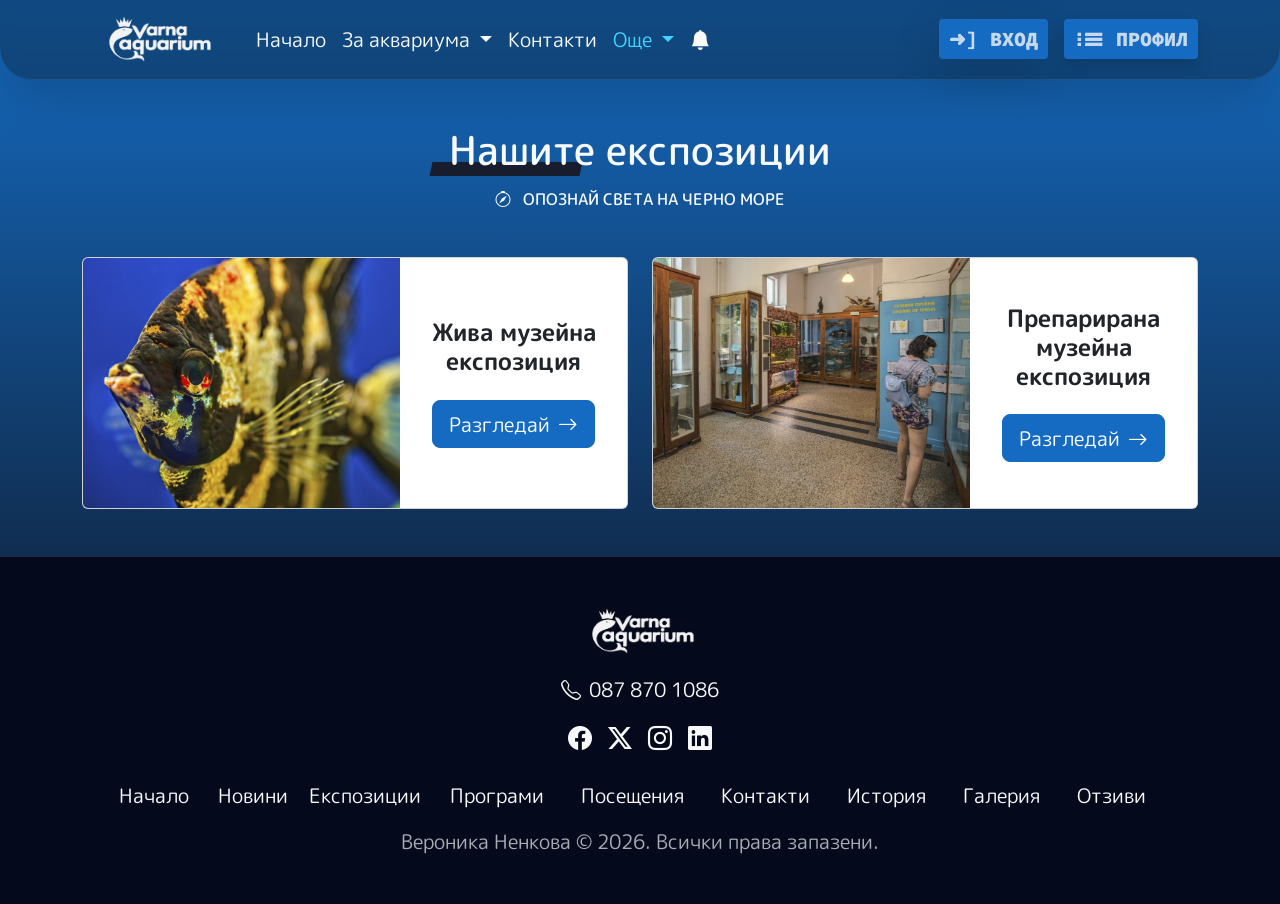
==== expos.html @ bd337d9d "tiny" ====
<!doctype html>
<html lang="en">
  <head>
    <meta charset="utf-8">
    <meta name="viewport" content="width=device-width, initial-scale=1">
    <title>VarnaAquarium – Начало</title>
    <link href="https://cdn.jsdelivr.net/npm/bootstrap@5.3.8/dist/css/bootstrap.min.css" rel="stylesheet" integrity="sha384-sRIl4kxILFvY47J16cr9ZwB07vP4J8+LH7qKQnuqkuIAvNWLzeN8tE5YBujZqJLB" crossorigin="anonymous">
    <link rel="stylesheet" href="https://cdn.jsdelivr.net/npm/bootstrap-icons@1.13.2/font/bootstrap-icons.min.css">
    <link rel="icon" href="images/fish.png" type="image/x-icon">
    <link rel="preconnect" href="https://fonts.googleapis.com">
    <link rel="preconnect" href="https://fonts.gstatic.com" crossorigin>
    <link rel="stylesheet" href="style.css" rel="stylesheet">
    <link href="https://fonts.googleapis.com/css2?family=Bricolage+Grotesque:opsz,wght@12..96,200..800&family=M+PLUS+Rounded+1c&family=Montserrat:ital,wght@0,100..900;1,100..900&display=swap" rel="stylesheet">
  </head>
  <body> 
    <header>
      <!-- Navbar -->
      <nav class="navbar navbar-expand-lg navbar-light fixed-top mask-custom shadow-lg rounded rounded-5 rounded-top-0 px-2 py-3 px-sm-0 py-sm-0">
        <div class="container py-3 py-lg-2">
          <a class="navbar-brand" href="index.html"><img src="images/logo-1.webp" alt="Varna Aquarium" width="150px"></a>
          <button 
            class="navbar-toggler text-light" 
            type="button"  
            data-bs-toggle="collapse"
            data-bs-target="#navbarSupportedContent" 
            aria-controls="navbarSupportedContent" 
            aria-expanded="false"
            aria-label="Toggle navigation">
            <i class="bi bi-three-dots"></i>
          </button>
          <div class="collapse navbar-collapse justify-content-between" id="navbarSupportedContent">
            <ul class="navbar-nav me-auto">
              <li class="nav-item">
                <a class="nav-link text-light fs-5" href="index.html#hero">Начало</a>
              </li>
              <li class="nav-item dropdown">
                <a 
                  class="nav-link dropdown-toggle text-light fs-5" 
                  href="#" 
                  role="button" 
                  data-bs-toggle="dropdown" 
                  aria-expanded="false">
                  За аквариума
                </a>
                <ul class="dropdown-menu dropdown-menu-dark dark-menu dropdown-menu-start mt-0 mt-lg-4 mb-3 mb-lg-0 shadow-lg">
                  <li><a class="dropdown-item fs-5 text-light" href="index.html#about">История</a></li>
                  <li><a class="dropdown-item fs-5 text-light" href="index.html#gallery">Галерия</a></li>
                  <li><a class="dropdown-item fs-5 text-light" href="index.html#reviews">Отзиви</a></li>
                </ul>
              </li>
              <li class="nav-item">
                <a class="nav-link text-light fs-5" href="index.html#contacts">Контакти</a>
              </li>
              <li class="nav-item dropdown">
                <a 
                  class="nav-link dropdown-toggle text-light fs-5 active-link" 
                  href="#" 
                  role="button" 
                  data-bs-toggle="dropdown" 
                  aria-expanded="false">
                  Още
                </a>
                <ul class="dropdown-menu dropdown-menu-dark dark-menu dropdown-menu-start mt-0 mt-lg-4 mb-3 mb-lg-0 shadow-lg">
                  <li><a class="dropdown-item fs-5 text-light" href="#">Новини</a></li>
                  <li><a class="dropdown-item fs-5 text-light" href="#">Експозиции</a></li>
                  <li><a class="dropdown-item fs-5 text-light" href="#">Програми</a></li>
                  <li><a class="dropdown-item fs-5 text-light" href="#">Посещения</a></li>
                </ul>
              </li>
              <li class="nav-item">
                <a class="nav-link text-light fs-5" href="#" data-bs-toggle="offcanvas" data-bs-target="#offcanvasWithBothOptions" aria-controls="offcanvasWithBothOptions">
                  <i class="bi bi-bell-fill"></i>
                </a>
              </li>
            </ul>
            <div class="d-flex gap-3 mt-3 mt-lg-0">
              <button style="--content: '➜] Вход';"href="https://twitter.com/kamildyrek" class="animated shadow-lg" data-bs-toggle="modal" data-bs-target="#loginModal">
                <div class="left"></div>
                  ➜] Вход
                <div class="right"></div>
              </button>
              <button style="--content: '⫶☰ Профил';"href="https://twitter.com/kamildyrek" class="animated shadow">
                <div class="left"></div>
                  ⫶☰ Профил
                <div class="right"></div>
              </button>
            </div>  
          </div>
        </div>
      </nav>
      <!-- Navbar -->

      <!--Section: Design Block-->
      
      <section class="dark-section">
        <div class="container py-5">
            <div class="text-center my-5">
                <h1 class="text-light mb-2" id="expos-title">
                    Нашите експозиции
                </h1>
                <div class="h6 text-light">
                    <i class="bi bi-compass pe-2"></i>
                    ОПОЗНАЙ СВЕТА НА ЧЕРНО МОРЕ
                </div>
            </div>
            <div class="row g-4">
                <div class="col-md-6">
                    <div class="card h-100 overflow-hidden">
                        <div class="row g-0 h-100">
                            <div class="col-lg-7">
                                <img src="images/bg-left-col.webp"
                                     class="w-100 h-100 object-fit-cover"
                                     alt="Жива музейна експозиция"
                                     style="min-height: 250px;">
                            </div>
                            <div class="col-lg-5 d-flex align-items-center justify-content-center">
                                <div class="card-body text-center">
                                    <h5 class="card-title fw-bold h4">
                                        Жива музейна експозиция
                                    </h5>
                                    <a href="#"
                                       class="btn btn-primary btn-lg mt-3">
                                        Разгледай<i class="bi bi-arrow-right ps-2"></i>
                                    </a>
                                </div>
                            </div>
                        </div>
                    </div>
                </div>
                <div class="col-md-6">
                    <div class="card h-100 overflow-hidden">
                        <div class="row g-0 h-100">
                            <div class="col-lg-7">
                                <img src="images/bg-right-col.webp"
                                     class="w-100 h-100 object-fit-cover"
                                     alt="Препарирана музейна експозиция"
                                     style="min-height: 250px;">
                            </div>
                            <div class="col-lg-5 d-flex align-items-center justify-content-center">
                                <div class="card-body text-center">
                                    <h5 class="card-title fw-bold h4">
                                        Препарирана музейна експозиция
                                    </h5>
                                    <a href="#"
                                       class="btn btn-primary btn-lg mt-3">
                                        Разгледай<i class="bi bi-arrow-right ps-2"></i>
                                    </a>
                                </div>
                            </div>
                        </div>
                    </div>
                </div>
            </div>
        </div>
      </section>

    
    </header>
    <main>
      
    </main>
    <footer class="bg-navy text-light mt-auto py-5" data-bs-theme="dark">
      <div class="container text-center">
        <a class="" href="index.html"><img src="images/logo-1.webp" alt="Varna Aquarium" width="150px"></a>
        <div class="mt-3 fs-5"><i class="bi bi-telephone pe-2"></i>087 870 1086</div>
        <div class="d-flex justify-content-center gap-3 mb-4 fs-4 mt-3">
          <a class="link-light" href="#" aria-label="Facebook"><i class="bi bi-facebook"></i></a>
          <a class="link-light" href="#" aria-label="X (Twitter)"><i class="bi bi-twitter-x"></i></a>
          <a class="link-light" href="#" aria-label="Instagram"><i class="bi bi-instagram"></i></a>
          <a class="link-light" href="#" aria-label="LinkedIn"><i class="bi bi-linkedin"></i></a>
        </div>
        <ul class="list-inline mb-3 fs-5 d-none d-lg-block">
          <li class="list-inline-item"><a class="link-light text-decoration-none" href="index.html#hero">Начало</a></li>
          <li class="list-inline-item mx-3"><a class="link-light text-decoration-none" href="#">Новини</a></li>
          <li class="list-inline-item"><a class="link-light text-decoration-none" href="#">Експозиции</a></li>
          <li class="list-inline-item mx-3"><a class="link-light text-decoration-none" href="#">Програми</a></li>
          <li class="list-inline-item mx-3"><a class="link-light text-decoration-none" href="#">Посещения</a></li>
          <li class="list-inline-item mx-3"><a class="link-light text-decoration-none" href="index.html#contacts">Контакти</a></li>
          <li class="list-inline-item mx-3"><a class="link-light text-decoration-none" href="index.html#about">История</a></li>
          <li class="list-inline-item mx-3"><a class="link-light text-decoration-none" href="index.html#gallery">Галерия</a></li>
          <li class="list-inline-item mx-3"><a class="link-light text-decoration-none" href="index.html#reviews">Отзиви</a></li>
        </ul>
        <div class="row d-lg-none mb-4">
          <div class="col-6 col-sm-4 mb-3"><a class="link-light text-decoration-none" href="index.html#hero">Начало</a></div>
          <div class="col-6 col-sm-4 mb-3"><a class="link-light text-decoration-none" href="#">Новини</a></div>
          <div class="col-6 col-sm-4 mb-3"><a class="link-light text-decoration-none" href="#">Експозиции</a></div>
          <div class="col-6 col-sm-4 mb-3"><a class="link-light text-decoration-none" href="#">Програми</a></div>
          <div class="col-6 col-sm-4 mb-3"><a class="link-light text-decoration-none" href="#">Посещения</a></div>
          <div class="col-6 col-sm-4 mb-3"><a class="link-light text-decoration-none" href="index.html#contacts">Контакти</a></div>
          <div class="col-6 col-sm-4 mb-3"><a class="link-light text-decoration-none" href="index.html#about">История</a></div>
          <div class="col-6 col-sm-4 mb-3"><a class="link-light text-decoration-none" href="index.html#gallery">Галерия</a></div>
          <div class="col-6 col-sm-4"><a class="link-light text-decoration-none" href="index.html#reviews">Отзиви</a></div>
        </div>
        <span class="text-body-secondary fs-5">Вероника Ненкова &copy; 2026. Всички права запазени.</span>
      </div>
    </footer>


    <div class="offcanvas offcanvas-start rounded rounded-5 rounded-start-0" data-bs-scroll="true" tabindex="-1" id="offcanvasWithBothOptions" aria-labelledby="offcanvasWithBothOptionsLabel">
      <div class="offcanvas-header">
        <h5 class="offcanvas-title h3 text-light" id="offcanvasWithBothOptionsLabel"><i class="bi bi-bell-fill pe-2"></i>Моите известия</h5>
        <button type="button" class="btn-close btn-close-white" data-bs-dismiss="offcanvas" aria-label="Close"></button>
      </div>
      <div class="offcanvas-body">
        <div class="card mb-3">
          <div class="card-body fw-semibold">
            Благодарим ти за оставения отзив! Твоето мнение е важно за нас.
          </div>
          <div class="card-footer text-end">
            <small class="fw-semibold">От Администратор, 20.11.2026 г.</small>
          </div>
        </div>
        <div class="card mb-3">
          <div class="card-body fw-semibold">
            Беше извършено влизане във твоя профил от ново устройство. Ако това си бил ти, не е нужно да предприемаш никакви действия.
          </div>
          <div class="card-footer text-end">
            <small class="fw-semibold">От Система, 16.11.2026 г.</small>
          </div>
        </div>
        <div class="card">
          <div class="card-body fw-semibold">
            Добре дошъл на борда на VarnaAquarium! Можеш лесно да преглеждаш историята на своите посещения, наличните си ваучери, както и да ни изпращаш снимки през твоя профил.
          </div>
          <div class="card-footer text-end">
            <small class="fw-semibold">От Система, 14.11.2026 г.</small>
          </div>
        </div>
      </div>
    </div>

    <div class="modal fade" id="loginModal" tabindex="-1">
    <div class="modal-dialog">
      <div class="modal-content fs-5">
        <div class="modal-header grad-modal">
          <h5 class="modal-title text-light fw-bold">Данни за вход</h5>
          <button type="button" class="btn-close btn-close-white" data-bs-dismiss="modal"></button>
        </div>
        <div class="modal-body">
          <form>
            <div class="container">
            <div class="mb-3">
              <label class="form-label">Имейл адрес</label>
              <div class="input-group">
                <input type="email" class="form-control fw-semibold" placeholder="Въведи своя имейл адрес">
                <span class="input-group-text">
                    <i class="bi bi-envelope"></i>
                  </span>
              </div>
            </div>
            <div class="mb-3">
              <label class="form-label">Парола</label>
              <div class="input-group">
                <input type="password" class="form-control fw-semibold" placeholder="Въведи своята парола">
                <span class="input-group-text password-toggle">
                   <i class="bi bi-lock"></i>
                  </span>
              </div>
            </div>
            <div class="form-check">
              <div class="row justify-content-between">
                <div class="col-6">
                  <input type="checkbox" class="form-check-input" id="remember">
                  <label class="form-check-label" for="remember">Запомни ме</label>
                </div>
                <div class="col-6 text-end">
                  <a href="#" class="text-decoration-none">Забравена парола?</a>
                </div>
              </div>
            </div>
            <button type="submit" class="btn btn-primary w-100 fs-5 my-3 fw-bold"><i class="bi bi-box-arrow-in-right pe-2"></i>ВПИШИ СЕ</button>
            <div class="text-center mb-3">
              <span>или влез с</span>
            </div>
            <div class="d-flex gap-2 justify-content-center">
                <button type="button" class="btn btn-outline-primary fw-semibold">
                  <i class="bi bi-google pe-2"></i>Google
                </button>
                <button type="button" class="btn btn-outline-primary fw-semibold">
                  <i class="bi bi-facebook pe-2"></i>Facebook
                </button>
            </div>
            <div class="register-link text-center mt-3">
              Нямаш акаунт? <a href="#" class="text-decoration-none" data-bs-toggle="modal" data-bs-target="#regModal">Регистрирай се сега!</a>
            </div>
          </div>
          </form>
        </div>
      </div>
    </div>
  </div>

  <div class="modal fade" id="regModal" tabindex="-1">
    <div class="modal-dialog">
      <div class="modal-content fs-5">
        <div class="modal-header grad-modal">
          <h5 class="modal-title text-light fw-bold">Регистрация</h5>
          <button type="button" class="btn-close btn-close-white" data-bs-dismiss="modal"></button>
        </div>
        <div class="modal-body">
          <form>
            <div class="container">
            <div class="mb-3">
              <label class="form-label">Имейл адрес</label>
              <div class="input-group">
                <input type="email" class="form-control fw-semibold" placeholder="Въведи своя имейл адрес">
                <span class="input-group-text">
                    <i class="bi bi-envelope"></i>
                  </span>
              </div>
            </div>
            <div class="mb-3">
              <label class="form-label">Парола</label>
              <div class="input-group">
                <input type="password" class="form-control fw-semibold" placeholder="Въведи своята парола">
                <span class="input-group-text password-toggle">
                   <i class="bi bi-lock"></i>
                  </span>
              </div>
            </div>
            <div class="mb-3">
              <label class="form-label">Повтори паролата</label>
              <div class="input-group">
                <input type="password" class="form-control fw-semibold" placeholder="Повтори своята парола">
                <span class="input-group-text password-toggle">
                   <i class="bi bi-shield-lock"></i>
                  </span>
              </div>
            </div>
            <button type="submit" class="btn btn-primary w-100 fs-5 my-3 fw-bold"><i class="bi bi-person-plus pe-2"></i>РЕГИСТРИРАЙ СЕ</button>
            <div class="alert alert-info small fs-6 fw-semibold"><i class="bi bi-exclamation-triangle pe-2"></i>След регистрация ще ти бъде изпратен имейл с линк за потвърждение. Последвай линка и ще имаш пълен достъп до акаунта си!</div>
            <div class="register-link text-center mt-3">
              Вече имаш акаунт? <a href="#" class="text-decoration-none" data-bs-toggle="modal" data-bs-target="#loginModal">Влез сега!</a>
            </div>
          </div>
          </form>
        </div>
      </div>
    </div>
  </div>
    <script src="https://cdn.jsdelivr.net/npm/bootstrap@5.3.8/dist/js/bootstrap.bundle.min.js" integrity="sha384-FKyoEForCGlyvwx9Hj09JcYn3nv7wiPVlz7YYwJrWVcXK/BmnVDxM+D2scQbITxI" crossorigin="anonymous"></script>
    <script>
        const fishes = document.querySelectorAll('.fishes, .fish-extra');

        fishes.forEach((fish, index) => {
            let start = performance.now();

            function swim(time) {
                const elapsed = (time - start) / 1000;
                const speed = index === 0 ? 1 : 1.3;
                const distance = index === 0 ? 8 : 12;

                const x = Math.sin(elapsed * speed) * distance;
                const y = Math.cos(elapsed * speed * 0.7) * 6;
                const rotation = Math.sin(elapsed * speed) * 3;

                fish.style.transform =
                    `translate(${x}px, ${y}px) rotate(${rotation}deg)`;

                requestAnimationFrame(swim);
            }

            requestAnimationFrame(swim);
        });

        document.querySelectorAll('.fish-img').forEach(img => {
          let original = img.src;

          img.addEventListener('mouseenter', (e) => {
            e.target.src = e.target.dataset.img;
          });

          img.addEventListener('mouseleave', (e) => {
            e.target.src = original;
          });
        });

    </script>
  </body>
</html>
---- style.css ----
@import url('https://fonts.googleapis.com/css?family=Source+Code+Pro:200,900');
.navbar-scroll .nav-link,
.navbar-scroll .navbar-toggler-icon,
.navbar-scroll .navbar-brand {
  color: #fff;
}

.navbar-scrolled .nav-link,
.navbar-scrolled .navbar-toggler-icon,
.navbar-scrolled .navbar-brand {
  color: #fff;
}

.navbar-scroll,
.navbar-scrolled {
  background-color: #cbbcb1;
}

.nav-link, .link-light, .link-light {
  transition: 0.3s !important;
}

.nav-link:hover, .link-light:hover, .link-light:hover {
  color: #43d3ff !important;
}

.active-link {
    color: #43d3ff !important
}

.mask-custom {
    background-color: rgba(13, 35, 55, 0.45);
    backdrop-filter: blur(8px);
    -webkit-backdrop-filter: blur(8px);
    border-bottom: 1px solid rgba(255, 255, 255, 0.08);
}
.navbar-brand {
  font-size: 1.75rem;
  letter-spacing: 3px;
}

:root {
  --text-color: hsla(210, 50%, 85%, 1);
  --shadow-color: hsla(210, 40%, 52%, .4);
  --btn-color: hsl(210, 80%, 42%);
  --bg-color: #141218;
}

* {
  box-sizing: border-box;
}

html, body {
  width: 100%;
  min-height: 100%;
  margin: 0;
}

.animated {
  position:relative;
  padding: 5px 10px;  
  border: none;
  background: none;
  cursor: pointer;
  
  font-family: "Source Code Pro";
  font-weight: 900;
  text-transform: uppercase;
  font-size: 20px;  
  color: var(--text-color);
  
  background-color: var(--btn-color);
  box-shadow: var(--shadow-color) 2px 2px 22px;
  border-radius: 4px; 
  z-index: 0;  
  overflow: hidden;   
}

.animated:focus {
  outline-color: transparent;
  box-shadow: var(--btn-color) 2px 2px 22px;
}

.right::after, .animated::after {
  content: var(--content);
  display: block;
  position: absolute;
  white-space: nowrap;
  padding: 35px 30px;
  pointer-events:none;
}

.animated::after{
  font-weight: 200;
  top: -30px;
  left: -20px;
} 

.right, .left {
  position: absolute;
  width: 100%;
  height: 100%;
  top: 0;
}
.right {
  left: 66%;
}
.left {
  right: 66%;
}
.right::after {
  top: -30px;
  left: calc(-66% - 20px);
  
  background-color: var(--bg-color);
  color:transparent;
  transition: transform .4s ease-out;
  transform: translate(0, -90%) rotate(0deg)
}

.animated:hover .right::after {
  transform: translate(0, -47%) rotate(0deg)
}

.animated .right:hover::after {
  transform: translate(0, -50%) rotate(-7deg)
}

.animated .left:hover ~ .right::after {
  transform: translate(0, -50%) rotate(7deg)
}

.animated::before {
  content: '';
  pointer-events: none;
  opacity: .6;
  background:
    radial-gradient(circle at 20% 35%,  transparent 0,  transparent 2px, var(--text-color) 3px, var(--text-color) 4px, transparent 4px),
    radial-gradient(circle at 75% 44%, transparent 0,  transparent 2px, var(--text-color) 3px, var(--text-color) 4px, transparent 4px),
    radial-gradient(circle at 46% 52%, transparent 0, transparent 4px, var(--text-color) 5px, var(--text-color) 6px, transparent 6px);

  width: 100%;
  height: 300%;
  top: 0;
  left: 0;
  position: absolute;
  animation: bubbles 5s linear infinite both;
}

@keyframes bubbles {
  from {
    transform: translate();
  }
  to {
    transform: translate(0, -66.666%);
  }
}

.dark-section {
    background: linear-gradient(
        to bottom,
        #156bc1,
        #102D50
    );
}

.grad-modal {
    background: linear-gradient(
        to right,
        #156bc1,
        #102D50
    );
}

.offcanvas {
    background: linear-gradient(
        to right,
        #156bc1,
        #102D50
    );
}

/*.bg2 {
    background: linear-gradient(
        to bottom,
        #103B46,
        #092D40
    );
}*/

/*.bg2 img {
    border: white solid 2px;
}*/

.dark-menu {
  background-color: rgba(13, 35, 55, 0.85) !important;
}

.transpBtn {
  background-color: rgba(13, 35, 55, 0.45) !important;
}

.dark-menu > .dropdown-item:hover {
  color: black !important;
}

.hero {
  margin-top: 70px;
}
.grad {
    background: radial-gradient(
        ellipse at center,
        rgba(3, 12, 25, 0.9) 0%,
        rgba(3, 12, 25, 0.6) 30%,
        rgba(3, 12, 25, 0.25) 55%,
        rgba(21, 43, 58, 0) 75%
    );
}
.fish-extra {
    max-width: 75%;
    margin-top: -70px;
    margin-left: 10%;
    transform: translateX(-30px);
}
body {
  font-family: "M PLUS Rounded 1c", sans-serif !important;
  font-weight: 400 !important;
  font-style: normal im !important;
}
.new-blue-color {
    color: #156bc1 !important;
    background-color: #f8f9fa;
    border-color: #156bc1 !important;
    transition: all 0.3s ease;
}

.new-blue-color:hover {
    transform: translateY(-3px);
    box-shadow: 0 5px 15px rgba(21, 107, 193, 0.3);
}

.new-blue-color:focus-visible {
    color: #fff !important;
    background-color: #10599f;
    box-shadow: 0 0 0 0.25rem rgba(21, 107, 193, 0.3);
}

.new-blue-color:active {
    transform: translateY(0);
    background-color: #0d4d8b !important;
    border-color: #0d4d8b !important;
}
.btn-primary {
    background-color: #156bc1;
    border-color: #156bc1;
    transition: all 0.3s ease;
}

.btn-primary:hover {
    transform: translateY(-3px);
}

.btn-primary:focus {
    background-color: #10599f;
    border-color: #10599f;
    box-shadow: 0 0 0 0.25rem rgba(21, 107, 193, 0.35);
}

.btn-primary:active,
.btn-primary.active {
    background-color: #0d4d8b !important;
    border-color: #0d4d8b !important;
}

.btn-primary:disabled {
    background-color: #156bc1;
    border-color: #156bc1;
    opacity: 0.65;
}
.more {
  transition: all 0.3s ease;
}
.more:hover {
   transform: translateY(-3px);
   /*text-decoration: underline;*/
}

::-webkit-scrollbar {
    width: 10px;
}

::-webkit-scrollbar-track {
    background: #0D3B6A;
}

::-webkit-scrollbar-thumb {
    background: #278ACB;
    border-radius: 10px;
    border: 2px solid #0D3B6A;
}

::-webkit-scrollbar-thumb:hover {
    background: #50A9DF;
}

html {
    scrollbar-width: thin;
    scrollbar-color: #278ACB #0D3B6A;
}

.bg-navy {
  background-color: #040a1b !important;
}
#about-title, #gallery-title, #reviews-title, #contacts-title, #expos-title {
  padding: 30px 0 8px;
  position: relative;
  isolation: isolate;
}

#about-title::before, #gallery-title::before, #reviews-title::before, #expos-title::before {
  content: "";
  position: absolute;
  left: 38%;
  bottom: 6px;
  width: 150px;
  height: 14px;
  transform: translateX(-50%) skew(-12deg);
  background: #171d2d;
  z-index: -1;
}

#contacts-title::before {
  content: "";
  position: absolute;
  left: 38%;
  bottom: 6px;
  width: 150px;
  height: 14px;
  transform: translateX(-50%) skew(-12deg);
  background: #156bc1;
  z-index: -1;
}

.custom-shadow {
 box-shadow:
    rgba(23, 29, 45, 0.8) 5px 5px,
    rgba(22, 35, 52, 0.65) 10px 10px,
    rgba(20, 42, 58, 0.45) 15px 15px,
    rgba(18, 49, 65, 0.3) 20px 20px,
    rgba(15, 55, 70, 0.15) 25px 25px;
}

#gallery img {
    width: 100%;
    height: 100%;
    object-fit: cover;
}

.border-blue {
    border: solid 3px #156bc1 !important;
}

.blue-badge {
  background-color: #156bc1 !important;
}

.bg-grad2 {
   background: #368e91;
background: linear-gradient(90deg,rgba(54, 142, 145, 1) 0%, rgba(57, 147, 237, 1) 100%);
}

#carouselExample2 .carousel-item {
    padding: 10px 0;
}

#carouselExample2 .card {
    height: auto;
    width: 90%;
    margin: 0 auto;
}

#carouselExample2 .card-body {
    display: flex;
    flex-direction: column;
}

#carouselExample2 .card-text {
    flex-grow: 1;
    overflow-y: auto;
    line-height: 1.6;
}

.carousel-control-prev-icon,
.carousel-control-next-icon {
    background-color: #092B43 !important;
    border-radius: 50%;
    padding: 20px;
    background-size: 60%;
}

#carouselExample {
    position: relative;
    padding: 0 45px;
}

#carouselExample .carousel-control-prev {
    left: -10px;
}

#carouselExample .carousel-control-next {
    right: -10px;
}

/*#carouselExample2 .carousel-control-prev {
    left: -40px;
}

#carouselExample2 .carousel-control-next {
    right: -40px;
}*/

#carouselExample .carousel-control-prev,
#carouselExample .carousel-control-next {
    width: 45px;
}

.img-wrapper {
  position: relative;
  width: 100%;
}

.gallery-image {
  display: block;
  width: 100%;
  height: auto;
}

.overlay {
  position: absolute;
  top: 0;
  bottom: 0;
  left: 0;
  right: 0;
  height: 100%;
  width: 100%;
  opacity: 0;
  transition: .5s ease;
  background-color: #3993ed;
}
.img-wrapper:hover .overlay {
  opacity: 1;
}

.text {
  position: absolute;
  top: 50%;
  left: 50%;
  transform: translate(-50%, -50%);
  -ms-transform: translate(-50%, -50%);
}

.text-small {
  position: absolute;
  top: 60%;
  left: 50%;
  transform: translate(-50%, -50%);
  -ms-transform: translate(-50%, -50%);
}

.text-small2 {
  position: absolute;
  top: 55%;
  left: 50%;
  transform: translate(-50%, -50%);
  -ms-transform: translate(-50%, -50%);
}

.bg-navy1 {
  background-color: #102f53 !important;
}

.map-frame {
    height: 350px;
}

@media (min-width: 992px) {
    .map-frame {
        height: 600px;
    }
}
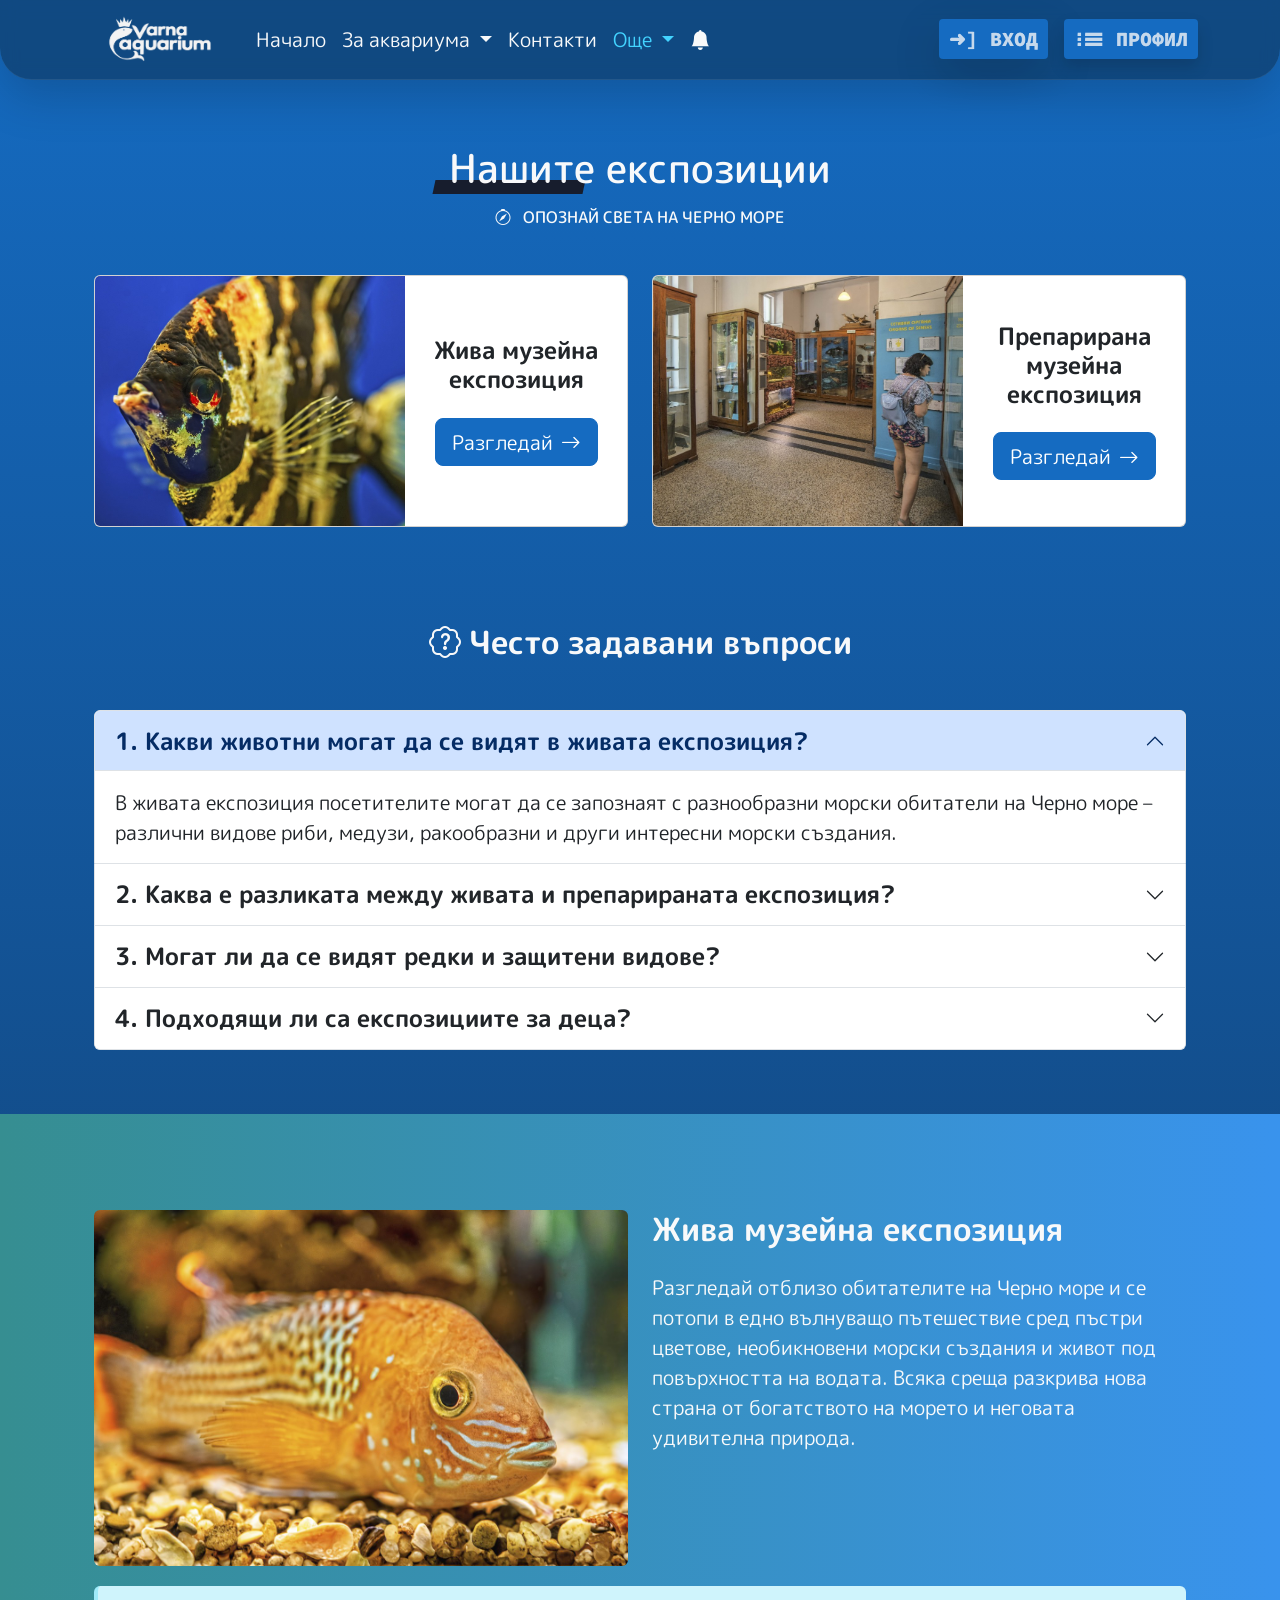
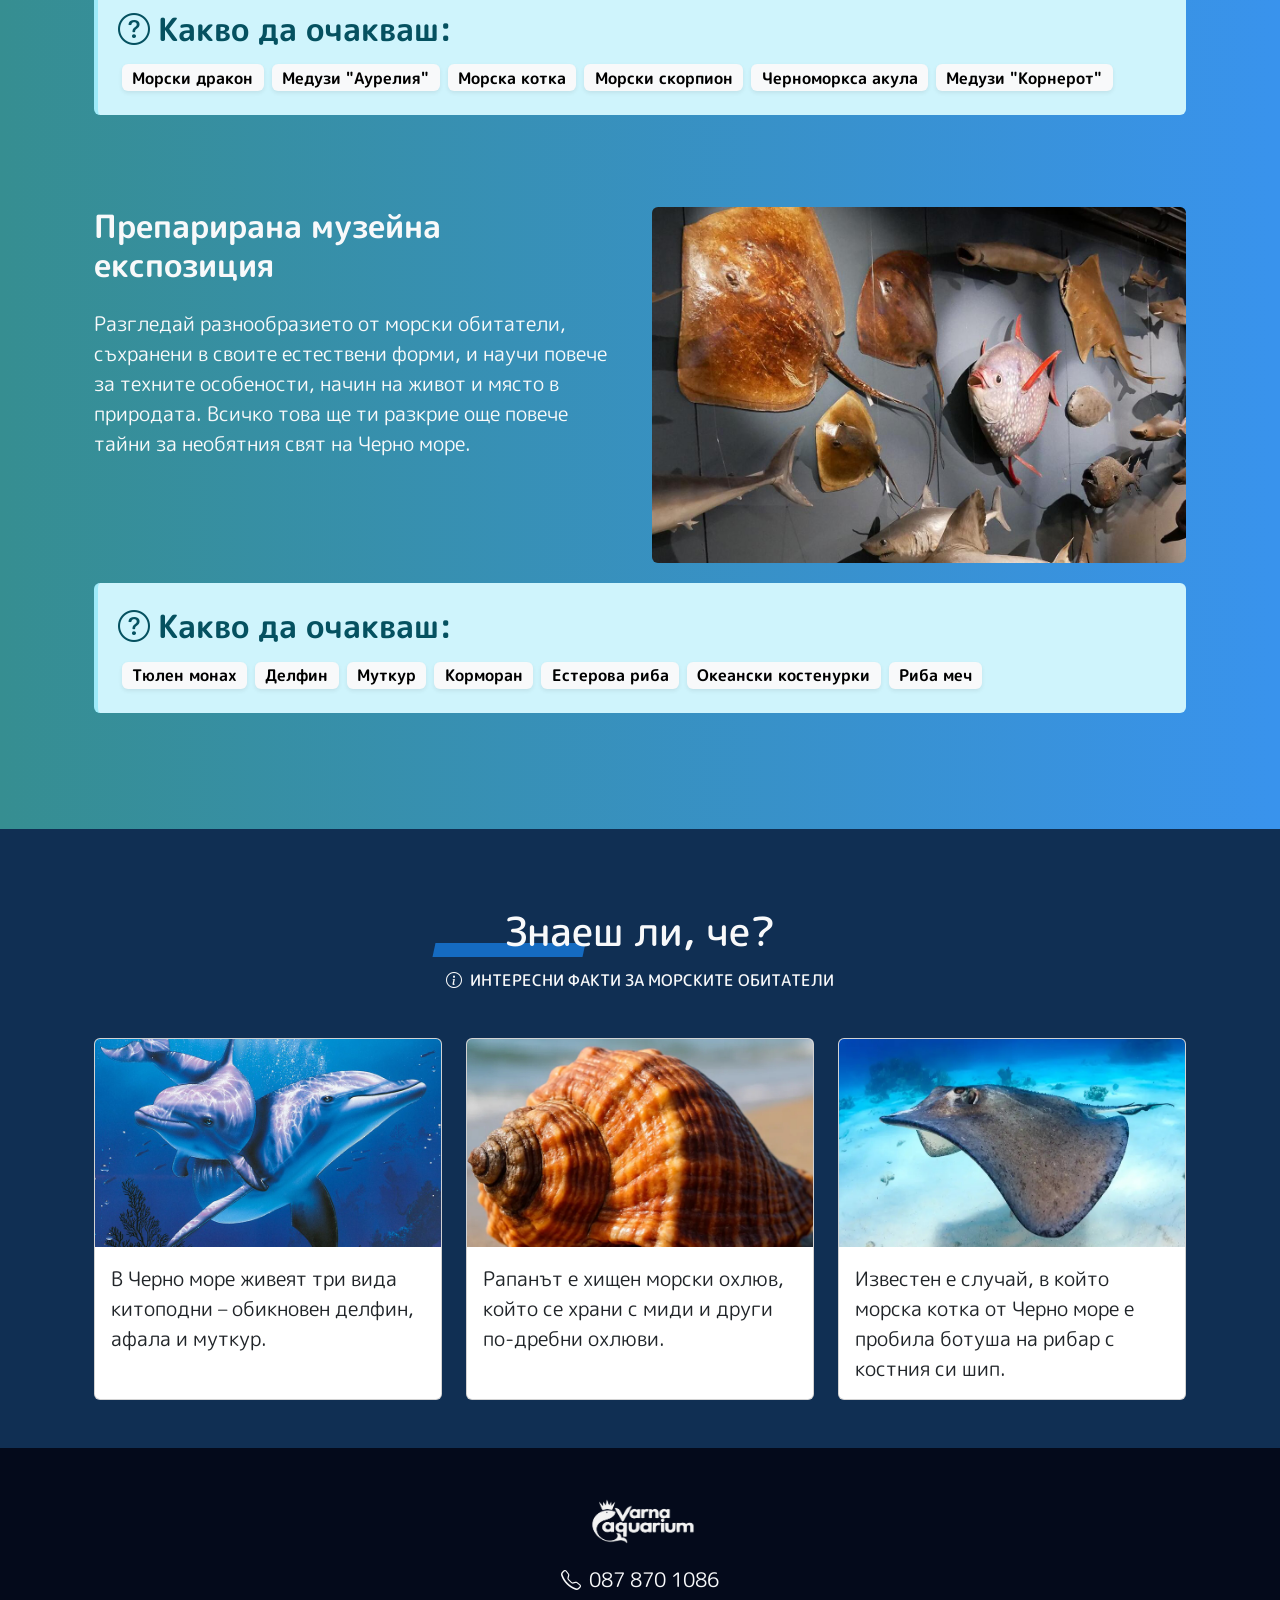
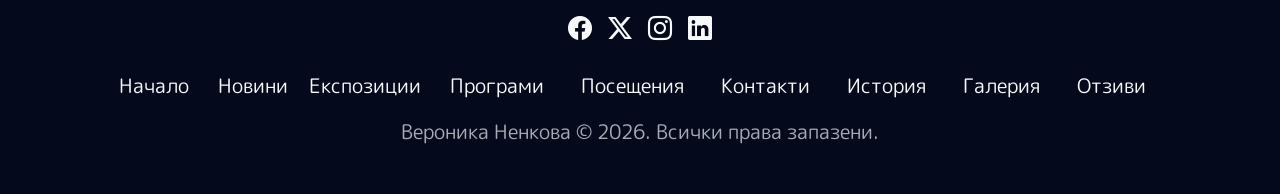
==== commit 63facd37: "update 26.11" ====
--- a/expos.html
+++ b/expos.html
@@ -61,7 +61,7 @@
                   Още
                 </a>
                 <ul class="dropdown-menu dropdown-menu-dark dark-menu dropdown-menu-start mt-0 mt-lg-4 mb-3 mb-lg-0 shadow-lg">
-                  <li><a class="dropdown-item fs-5 text-light" href="#">Новини</a></li>
+                  <li><a class="dropdown-item fs-5 text-light" href="news.html">Новини</a></li>
                   <li><a class="dropdown-item fs-5 text-light" href="#">Експозиции</a></li>
                   <li><a class="dropdown-item fs-5 text-light" href="#">Програми</a></li>
                   <li><a class="dropdown-item fs-5 text-light" href="#">Посещения</a></li>
@@ -89,13 +89,15 @@
         </div>
       </nav>
       <!-- Navbar -->
+    </header>
 
       <!--Section: Design Block-->
       
       <section class="dark-section">
-        <div class="container py-5">
+      <!-- <div class="bg-grad2"> -->
+        <div class="container pt-5 pb-3 px-4">
             <div class="text-center my-5">
-                <h1 class="text-light mb-2" id="expos-title">
+                <h1 class="text-light mb-2 pt-5" id="expos-title">
                     Нашите експозиции
                 </h1>
                 <div class="h6 text-light">
@@ -118,7 +120,7 @@
                                     <h5 class="card-title fw-bold h4">
                                         Жива музейна експозиция
                                     </h5>
-                                    <a href="#"
+                                    <a href="#expo1"
                                        class="btn btn-primary btn-lg mt-3">
                                         Разгледай<i class="bi bi-arrow-right ps-2"></i>
                                     </a>
@@ -141,7 +143,7 @@
                                     <h5 class="card-title fw-bold h4">
                                         Препарирана музейна експозиция
                                     </h5>
-                                    <a href="#"
+                                    <a href="#expo2"
                                        class="btn btn-primary btn-lg mt-3">
                                         Разгледай<i class="bi bi-arrow-right ps-2"></i>
                                     </a>
@@ -151,11 +153,173 @@
                     </div>
                 </div>
             </div>
-        </div>
+            <h2 class="h2 mb-4 fw-bold mt-5 pt-5 pb-4 text-light text-center"><i class="bi bi-patch-question pe-2"></i>Често задавани въпроси</h2>
+            <div class="accordion mt-4 mb-5" id="accordionExample">
+              <div class="accordion-item">
+                <h2 class="accordion-header">
+                  <button class="accordion-button fs-4 fw-semibold" type="button" data-bs-toggle="collapse" data-bs-target="#collapseOne" aria-expanded="true" aria-controls="collapseOne">
+                    1. Какви животни могат да се видят в живата експозиция?
+                  </button>
+                </h2>
+                <div id="collapseOne" class="accordion-collapse collapse show" data-bs-parent="#accordionExample">
+                  <div class="accordion-body fs-5">
+                    В живата експозиция посетителите могат да се запознаят с разнообразни морски обитатели на Черно море – различни видове риби, медузи, ракообразни и други интересни морски създания.
+                  </div>
+                </div>
+              </div>
+              <div class="accordion-item">
+                <h2 class="accordion-header">
+                  <button class="accordion-button collapsed fs-4 fw-semibold" type="button" data-bs-toggle="collapse" data-bs-target="#collapseTwo" aria-expanded="false" aria-controls="collapseTwo">
+                    2. Каква е разликата между живата и препарираната експозиция?
+                  </button>
+                </h2>
+                <div id="collapseTwo" class="accordion-collapse collapse" data-bs-parent="#accordionExample">
+                  <div class="accordion-body fs-5">
+                    Живата експозиция представя морските обитатели в тяхната естествена среда, докато препарираната експозиция позволява да се разгледат отблизо техните външни особености, форма и структура.
+                  </div>
+                </div>
+              </div>
+              <div class="accordion-item">
+                <h2 class="accordion-header">
+                  <button class="accordion-button collapsed fs-4 fw-semibold" type="button" data-bs-toggle="collapse" data-bs-target="#collapseThree" aria-expanded="false" aria-controls="collapseThree">
+                    3. Могат ли да се видят редки и защитени видове?
+                  </button>
+                </h2>
+                <div id="collapseThree" class="accordion-collapse collapse" data-bs-parent="#accordionExample">
+                  <div class="accordion-body fs-5">
+                    Да, препарираната експозиция може да представя и редки или защитени видове, които имат важно значение за биоразнообразието на Черно море.
+                  </div>
+                </div>
+              </div>
+              <div class="accordion-item">
+                <h2 class="accordion-header">
+                  <button class="accordion-button collapsed fs-4 fw-semibold" type="button" data-bs-toggle="collapse" data-bs-target="#collapseFour" aria-expanded="false" aria-controls="collapseFour">
+                    4. Подходящи ли са експозициите за деца?
+                  </button>
+                </h2>
+                <div id="collapseFour" class="accordion-collapse collapse" data-bs-parent="#accordionExample">
+                  <div class="accordion-body fs-5">
+                    Разбира се! Експозициите предлагат интересна възможност за децата да научат повече за морския свят, неговите обитатели и необходимостта от опазване на природата.
+                  </div>
+                </div>
+              </div>
+            </div>
+          </div>
+        <!-- </div> -->
+        <div class="bg-grad2">
+          <div class="container py-5 px-4">
+            <div class="row pb-4 pt-5 mb-lg-5 text-light align-items-start justify-content-center" id="expo1">
+              <div class="col-lg-6 mb-4 mb-lg-0">
+                <h2 class="h2 pb-5 fw-bold mt-4 mt-lg-0 d-lg-none text-center">Жива музейна експозиция</h2>
+                <img src="images/expos1.webp" alt="Жива музейна експозиция" class="img-fluid rounded">
+              </div>
+              <div class="col-lg-6">
+                <h2 class="h2 mb-4 fw-bold mt-4 mt-lg-0 d-none d-lg-block">Жива музейна експозиция</h2>
+                <div class="fs-5 mb-lg-4 pb-lg-4" >
+                  Разгледай отблизо обитателите на Черно море и се потопи в едно вълнуващо пътешествие сред пъстри цветове, необикновени морски създания и живот под повърхността на водата. Всяка среща разкрива нова страна от богатството на морето и неговата удивителна природа.
+                </div>
+                <div class="bd-callout bd-callout-info rounded py-4 d-none d-xxl-block">
+                  <div class="h2 fw-bold mb-3"><i class="bi bi-question-circle pe-2"></i>Какво да очакваш:</div>
+                  <div class="row gap-2 px-3">
+                    <span class="badge text-bg-light fs-6 w-auto shadow-sm">Морски дракон</span>
+                    <span class="badge text-bg-light fs-6 w-auto shadow-sm">Медузи "Аурелия"</span>
+                    <span class="badge text-bg-light fs-6 w-auto shadow-sm">Морска котка</span>
+                    <span class="badge text-bg-light fs-6 w-auto shadow-sm">Морски скорпион</span>
+                    <span class="badge text-bg-light fs-6 w-auto shadow-sm">Черноморкса акула</span>
+                    <span class="badge text-bg-light fs-6 w-auto shadow-sm">Медузи "Корнерот"</span>
+                  </div>
+                </div>
+              </div>
+              <div class="col-12 d-xxl-none">
+                  <div class="bd-callout bd-callout-info rounded py-4">
+                  <div class="h2 fw-bold mb-3"><i class="bi bi-question-circle pe-2"></i>Какво да очакваш:</div>
+                  <div class="row gap-2 px-3">
+                    <span class="badge text-bg-light fs-6 w-auto shadow-sm">Морски дракон</span>
+                    <span class="badge text-bg-light fs-6 w-auto shadow-sm">Медузи "Аурелия"</span>
+                    <span class="badge text-bg-light fs-6 w-auto shadow-sm">Морска котка</span>
+                    <span class="badge text-bg-light fs-6 w-auto shadow-sm">Морски скорпион</span>
+                    <span class="badge text-bg-light fs-6 w-auto shadow-sm">Черноморкса акула</span>
+                    <span class="badge text-bg-light fs-6 w-auto shadow-sm">Медузи "Корнерот"</span>
+                  </div>
+                </div>
+              </div>
+            </div>
+            <div class="row pb-5 text-light align-items-start justify-content-center" id="expo2">
+              <div class="col-lg-6">
+                <h2 class="h2 mb-4 fw-bold mt-4 mt-lg-0 d-none d-lg-block">Препарирана музейна експозиция</h2>
+                <div class="fs-5 mb-lg-4 pb-lg-4 d-none d-lg-block" >
+                  Разгледай разнообразието от морски обитатели, съхранени в своите естествени форми, и научи повече за техните особености, начин на живот и място в природата. Всичко това ще ти разкрие още повече тайни за необятния свят на Черно море.
+                </div>
+                <div class="bd-callout bd-callout-info rounded py-4 d-none d-xxl-block">
+                  <div class="h2 fw-bold mb-3"><i class="bi bi-question-circle pe-2"></i>Какво да очакваш:</div>
+                  <div class="row gap-2 px-3">
+                    <span class="badge text-bg-light fs-6 w-auto shadow-sm">Тюлен монах</span>
+                    <span class="badge text-bg-light fs-6 w-auto shadow-sm">Делфин</span>
+                    <span class="badge text-bg-light fs-6 w-auto shadow-sm">Муткур</span>
+                    <span class="badge text-bg-light fs-6 w-auto shadow-sm">Корморан</span>
+                    <span class="badge text-bg-light fs-6 w-auto shadow-sm">Естерова риба</span>
+                    <span class="badge text-bg-light fs-6 w-auto shadow-sm">Океански костенурки</span>
+                    <span class="badge text-bg-light fs-6 w-auto shadow-sm">Риба меч</span>
+                  </div>
+                </div>
+              </div>
+              <div class="col-lg-6 mb-4 mb-lg-0">
+                <h2 class="h2 pb-5 fw-bold mt-4 mt-lg-0 d-lg-none text-center">Препарирана музейна експозиция</h2>
+                <img src="images/expos2.webp" alt="Препарирана музейна експозиция" class="img-fluid rounded">
+              </div>
+              <div class="col-12 d-xxl-none">
+                <div class="fs-5 mb-lg-4 pb-lg-4 d-lg-none" >
+                  Разгледай разнообразието от морски обитатели, съхранени в своите естествени форми, и научи повече за техните особености, начин на живот и място в природата. Всичко това ще ти разкрие още повече тайни за необятния свят на Черно море.
+                </div>
+                  <div class="bd-callout bd-callout-info rounded py-4">
+                  <div class="h2 fw-bold mb-3"><i class="bi bi-question-circle pe-2"></i>Какво да очакваш:</div>
+                  <div class="row gap-2 px-3">
+                    <span class="badge text-bg-light fs-6 w-auto shadow-sm">Тюлен монах</span>
+                    <span class="badge text-bg-light fs-6 w-auto shadow-sm">Делфин</span>
+                    <span class="badge text-bg-light fs-6 w-auto shadow-sm">Муткур</span>
+                    <span class="badge text-bg-light fs-6 w-auto shadow-sm">Корморан</span>
+                    <span class="badge text-bg-light fs-6 w-auto shadow-sm">Естерова риба</span>
+                    <span class="badge text-bg-light fs-6 w-auto shadow-sm">Океански костенурки</span>
+                    <span class="badge text-bg-light fs-6 w-auto shadow-sm">Риба меч</span>
+                  </div>
+                </div>
+              </div>
+            </div>  
+        </div>
+      </div>
       </section>
-
-    
-    </header>
+      <div class="bg-navy1">
+        <div class="container text-light py-5 px-4">
+          <h2 class="h1 text-center mb-2" id="facts-title">Знаеш ли, че?</h2>
+          <div class="h6 text-center mb-5"><i class="bi bi-info-circle pe-2"></i>ИНТЕРЕСНИ ФАКТИ ЗА МОРСКИТЕ ОБИТАТЕЛИ</div>
+          <div class="row g-4 align-items-stretch">
+            <div class="col-lg-4">
+              <div class="card h-100">
+                <img src="images/faq1.webp" class="card-img-top" alt="делфини">
+                <div class="card-body">
+                  <p class="card-text fs-5">В Черно море живеят три вида китоподни – обикновен делфин, афала и муткур.</p>
+                </div>
+              </div>
+            </div>
+            <div class="col-lg-4">
+              <div class="card h-100">
+                <img src="images/faq2.webp" class="card-img-top" alt="рапан">
+                <div class="card-body">
+                  <p class="card-text fs-5">Рапанът е хищен морски охлюв, който се храни с миди и други по-дребни охлюви.</p>
+                </div>
+              </div>
+            </div>
+            <div class="col-lg-4">
+              <div class="card h-100">
+                <img src="images/faq3.webp" class="card-img-top" alt="морска котка">
+                <div class="card-body fs-5">
+                  <p class="card-text">Известен е случай, в който морска котка от Черно море е пробила ботуша на рибар с костния си шип.</p>
+                </div>
+              </div>
+            </div>
+          </div>
+        </div>
+      </div>
     <main>
       
     </main>
@@ -171,8 +335,8 @@
         </div>
         <ul class="list-inline mb-3 fs-5 d-none d-lg-block">
           <li class="list-inline-item"><a class="link-light text-decoration-none" href="index.html#hero">Начало</a></li>
-          <li class="list-inline-item mx-3"><a class="link-light text-decoration-none" href="#">Новини</a></li>
-          <li class="list-inline-item"><a class="link-light text-decoration-none" href="#">Експозиции</a></li>
+          <li class="list-inline-item mx-3"><a class="link-light text-decoration-none" href="news.html">Новини</a></li>
+          <li class="list-inline-item"><a class="link-light text-decoration-none" href="expos.html">Експозиции</a></li>
           <li class="list-inline-item mx-3"><a class="link-light text-decoration-none" href="#">Програми</a></li>
           <li class="list-inline-item mx-3"><a class="link-light text-decoration-none" href="#">Посещения</a></li>
           <li class="list-inline-item mx-3"><a class="link-light text-decoration-none" href="index.html#contacts">Контакти</a></li>
@@ -182,8 +346,8 @@
         </ul>
         <div class="row d-lg-none mb-4">
           <div class="col-6 col-sm-4 mb-3"><a class="link-light text-decoration-none" href="index.html#hero">Начало</a></div>
-          <div class="col-6 col-sm-4 mb-3"><a class="link-light text-decoration-none" href="#">Новини</a></div>
-          <div class="col-6 col-sm-4 mb-3"><a class="link-light text-decoration-none" href="#">Експозиции</a></div>
+          <div class="col-6 col-sm-4 mb-3"><a class="link-light text-decoration-none" href="news.html">Новини</a></div>
+          <div class="col-6 col-sm-4 mb-3"><a class="link-light text-decoration-none" href="expos.html">Експозиции</a></div>
           <div class="col-6 col-sm-4 mb-3"><a class="link-light text-decoration-none" href="#">Програми</a></div>
           <div class="col-6 col-sm-4 mb-3"><a class="link-light text-decoration-none" href="#">Посещения</a></div>
           <div class="col-6 col-sm-4 mb-3"><a class="link-light text-decoration-none" href="index.html#contacts">Контакти</a></div>
@@ -196,7 +360,7 @@
     </footer>
 
 
-    <div class="offcanvas offcanvas-start rounded rounded-5 rounded-start-0" data-bs-scroll="true" tabindex="-1" id="offcanvasWithBothOptions" aria-labelledby="offcanvasWithBothOptionsLabel">
+    <div class="offcanvas offcanvas-start border-white rounded rounded-5 rounded-start-0" data-bs-scroll="true" tabindex="-1" id="offcanvasWithBothOptions" aria-labelledby="offcanvasWithBothOptionsLabel">
       <div class="offcanvas-header">
         <h5 class="offcanvas-title h3 text-light" id="offcanvasWithBothOptionsLabel"><i class="bi bi-bell-fill pe-2"></i>Моите известия</h5>
         <button type="button" class="btn-close btn-close-white" data-bs-dismiss="offcanvas" aria-label="Close"></button>
--- a/style.css
+++ b/style.css
@@ -37,6 +37,22 @@
 .navbar-brand {
   font-size: 1.75rem;
   letter-spacing: 3px;
+}
+
+.bd-callout-info {
+    --bd-callout-color: var(--bs-info-text-emphasis);
+    --bd-callout-bg: var(--bs-info-bg-subtle);
+    --bd-callout-border: var(--bs-info-border-subtle);
+}
+.bd-callout {
+    --bs-link-color-rgb: var(--bd-callout-link);
+    --bs-code-color: var(--bd-callout-code-color);
+    padding: 1.25rem;
+    margin-top: 1.25rem;
+    margin-bottom: 1.25rem;
+    color: var(--bd-callout-color, inherit);
+    background-color: var(--bd-callout-bg, var(--bs-gray-100));
+    border-left: .25rem solid var(--bd-callout-border, var(--bs-gray-300));
 }
 
 :root {
@@ -311,7 +327,7 @@
 .bg-navy {
   background-color: #040a1b !important;
 }
-#about-title, #gallery-title, #reviews-title, #contacts-title, #expos-title {
+#about-title, #gallery-title, #reviews-title, #contacts-title, #expos-title, #facts-title {
   padding: 30px 0 8px;
   position: relative;
   isolation: isolate;
@@ -329,7 +345,7 @@
   z-index: -1;
 }
 
-#contacts-title::before {
+#contacts-title::before, #facts-title::before {
   content: "";
   position: absolute;
   left: 38%;
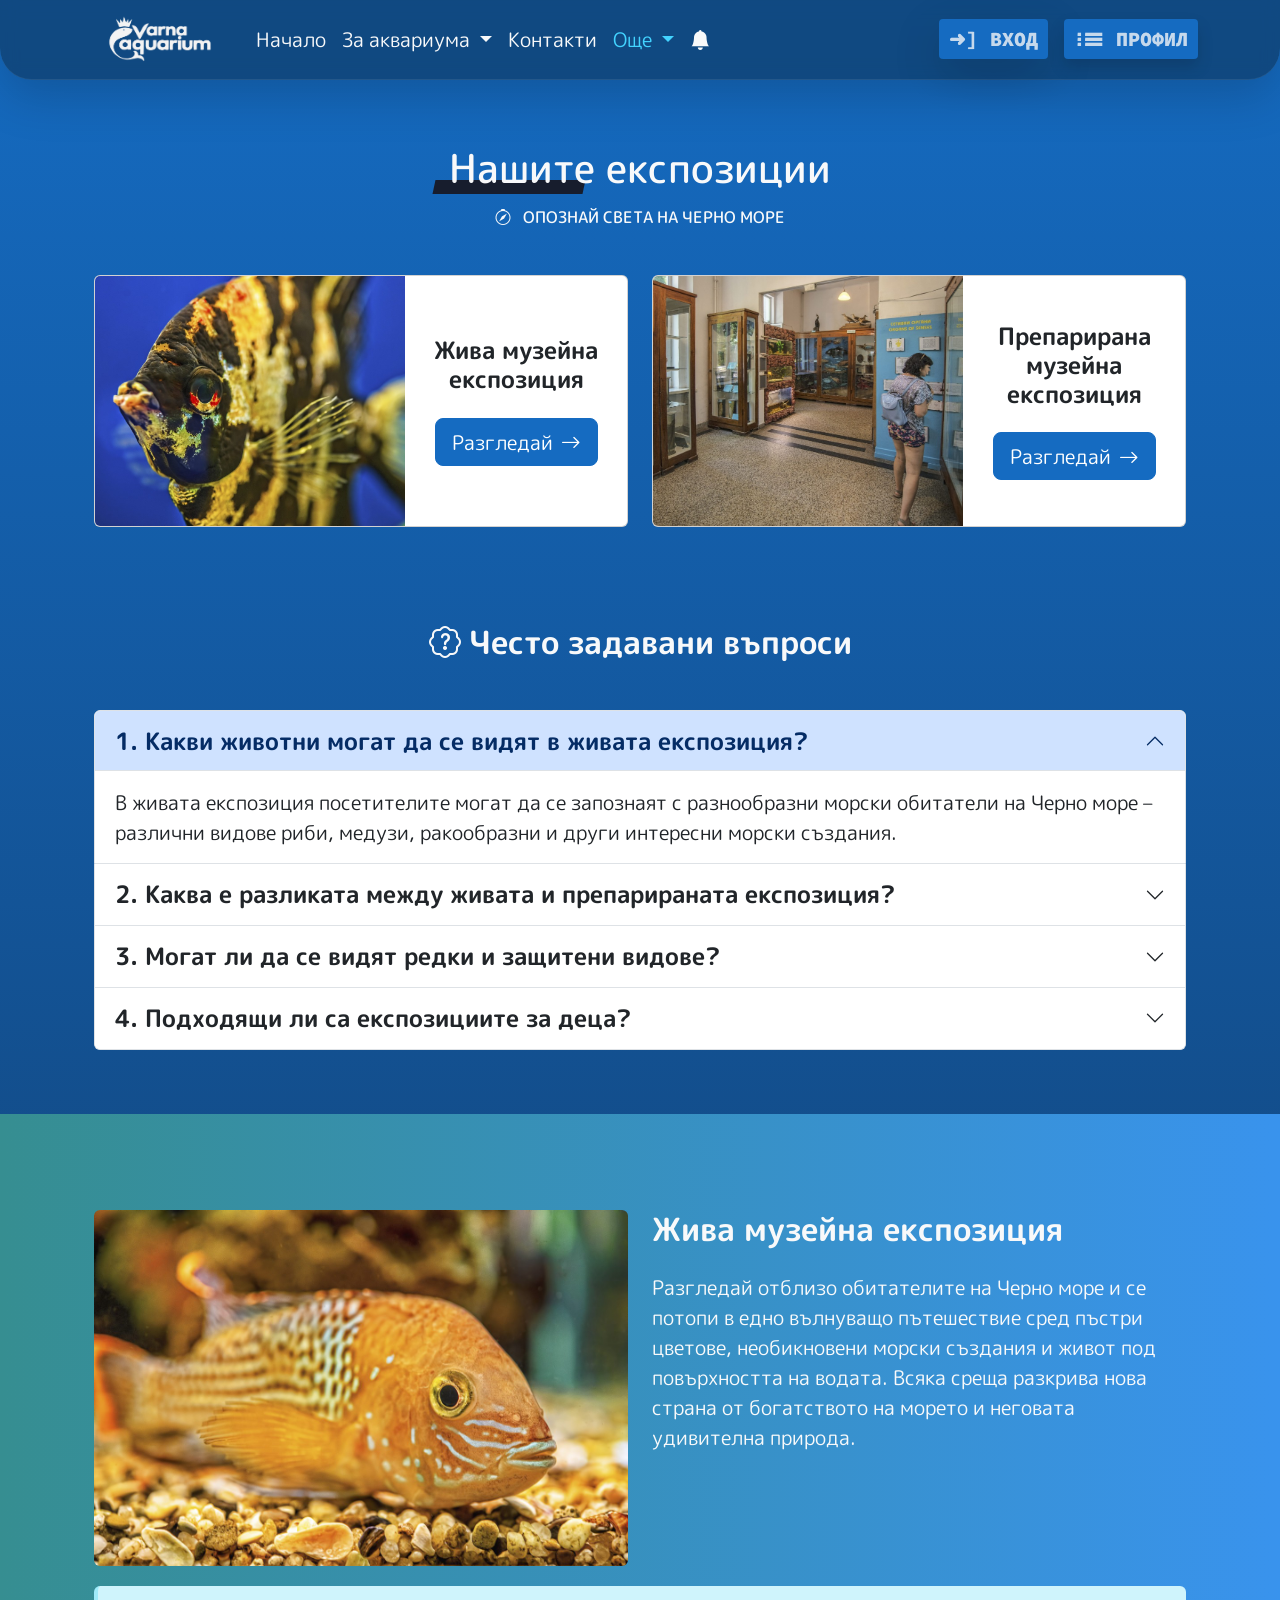
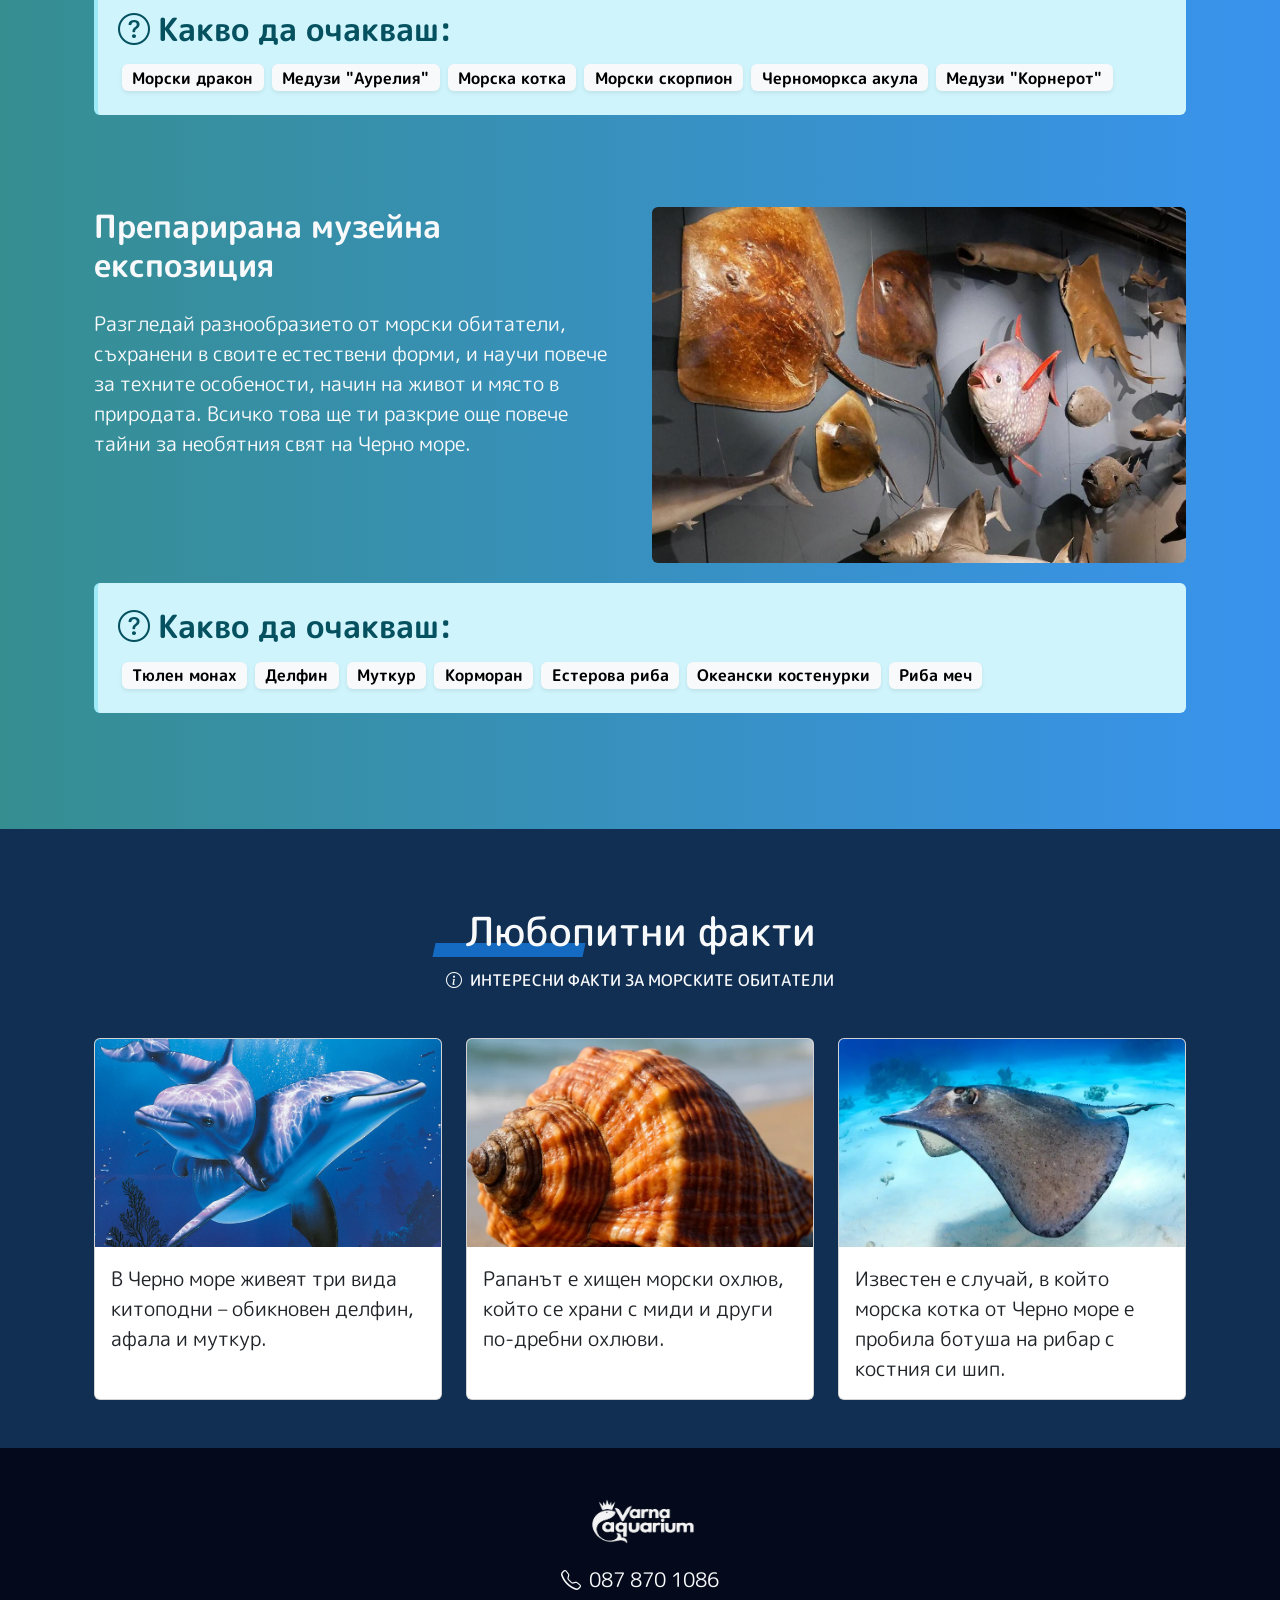
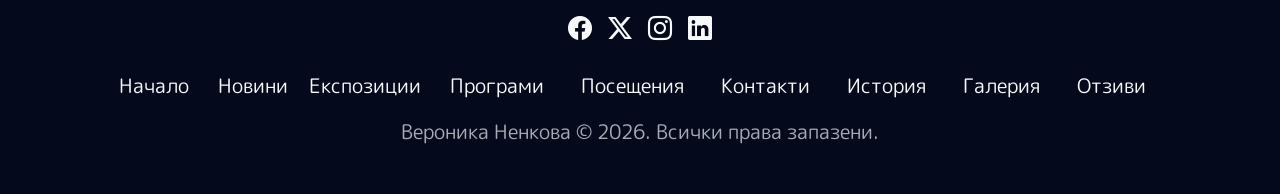
==== commit ed8cd9f5: "last ones bye" ====
--- a/expos.html
+++ b/expos.html
@@ -290,7 +290,7 @@
       </section>
       <div class="bg-navy1">
         <div class="container text-light py-5 px-4">
-          <h2 class="h1 text-center mb-2" id="facts-title">Знаеш ли, че?</h2>
+          <h2 class="h1 text-center mb-2" id="facts-title">Любопитни факти</h2>
           <div class="h6 text-center mb-5"><i class="bi bi-info-circle pe-2"></i>ИНТЕРЕСНИ ФАКТИ ЗА МОРСКИТЕ ОБИТАТЕЛИ</div>
           <div class="row g-4 align-items-stretch">
             <div class="col-lg-4">
